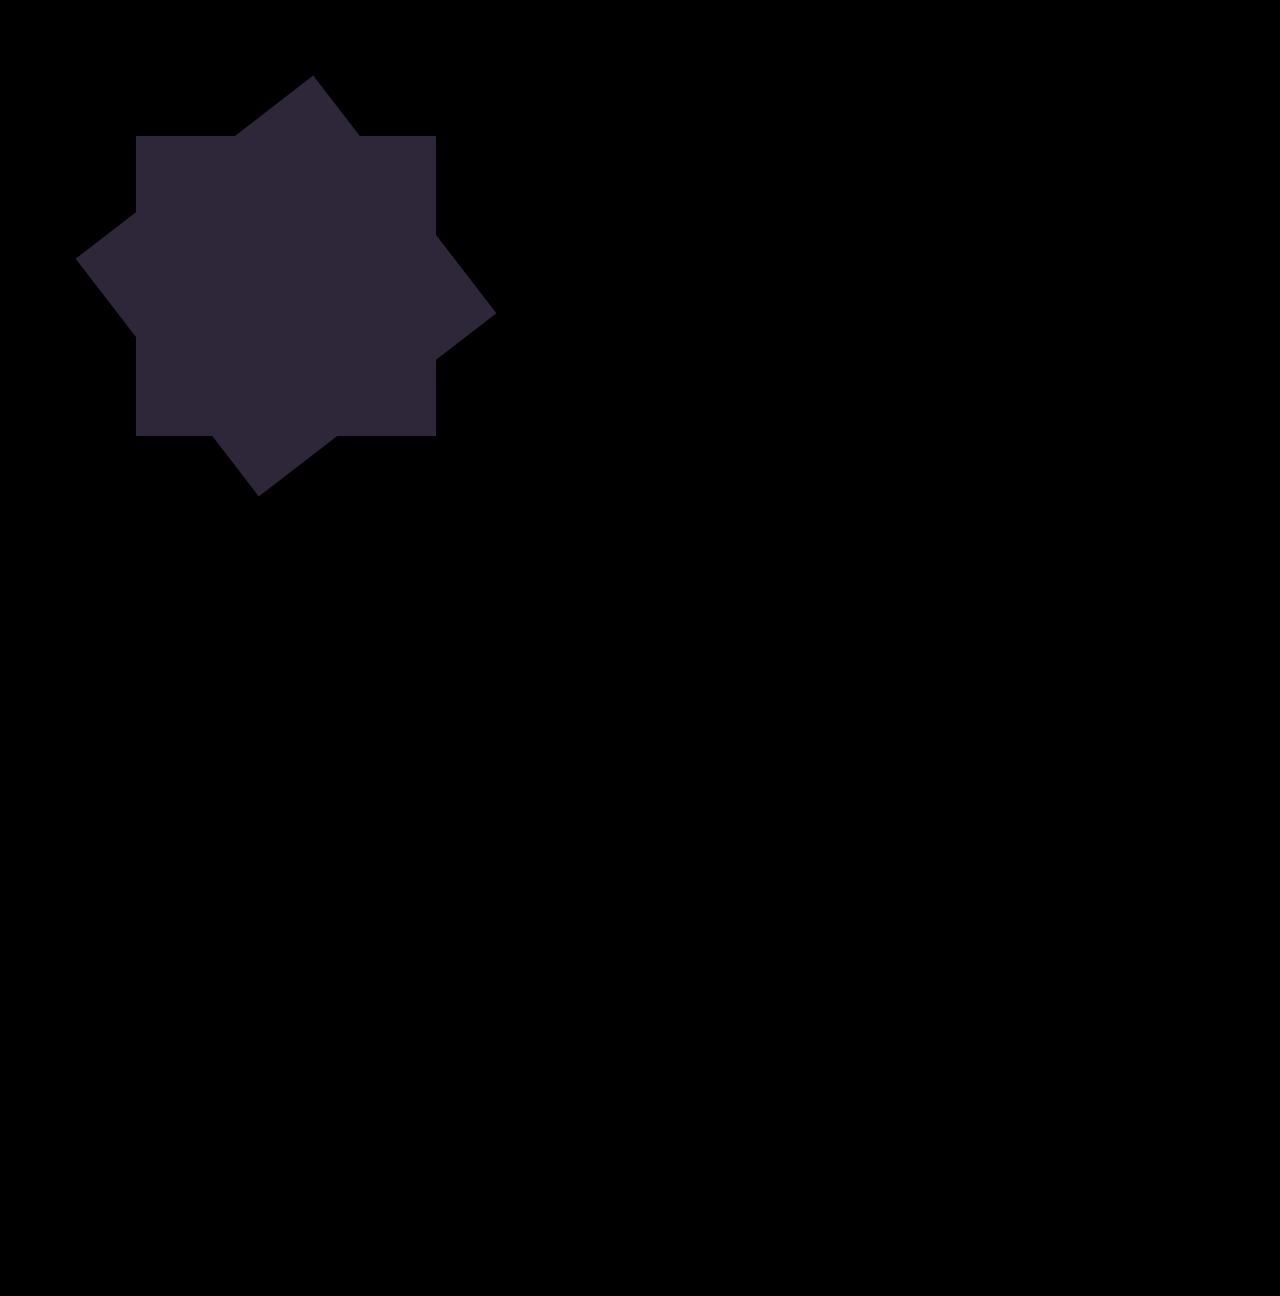
==== planets/index.html @ e7451b83 "planet page" ====
<!DOCTYPE html>
<html lang="en">
<head>
    <meta charset="UTF-8">
    <meta http-equiv="X-UA-Compatible" content="IE=edge">
    <meta name="viewport" content="width=device-width, initial-scale=1.0">
    <link rel="stylesheet" href="style.css">
    <title>Planets</title>
</head>
<body>
    <div id ="parallaxContainer"  class="parallax-container">
    <div class="parallax-item">
        <div class="planet"></div>
    </div>
    </div>
    <script src="app.js"></script>
    
</body>
</html>
---- planets/style.css ----
body {
    background-color: black;
}
.parallax-container{
    width: 100vw;
    height: 100vw;
    position: relative;
}
.parallax-item{ 
    position: absolute;
    top: 10%;
    left:10%;
    width: 300px;
    height: 300px;
    

}
.planet {
    width: 100%;
    height: 100%;
    background:url(/Users/chivenice/Desktop/Personal/dumb-art/planet1.png) no-repeat center center;
    background-size: contain;
    background-color: rgb(46, 39, 58);
}
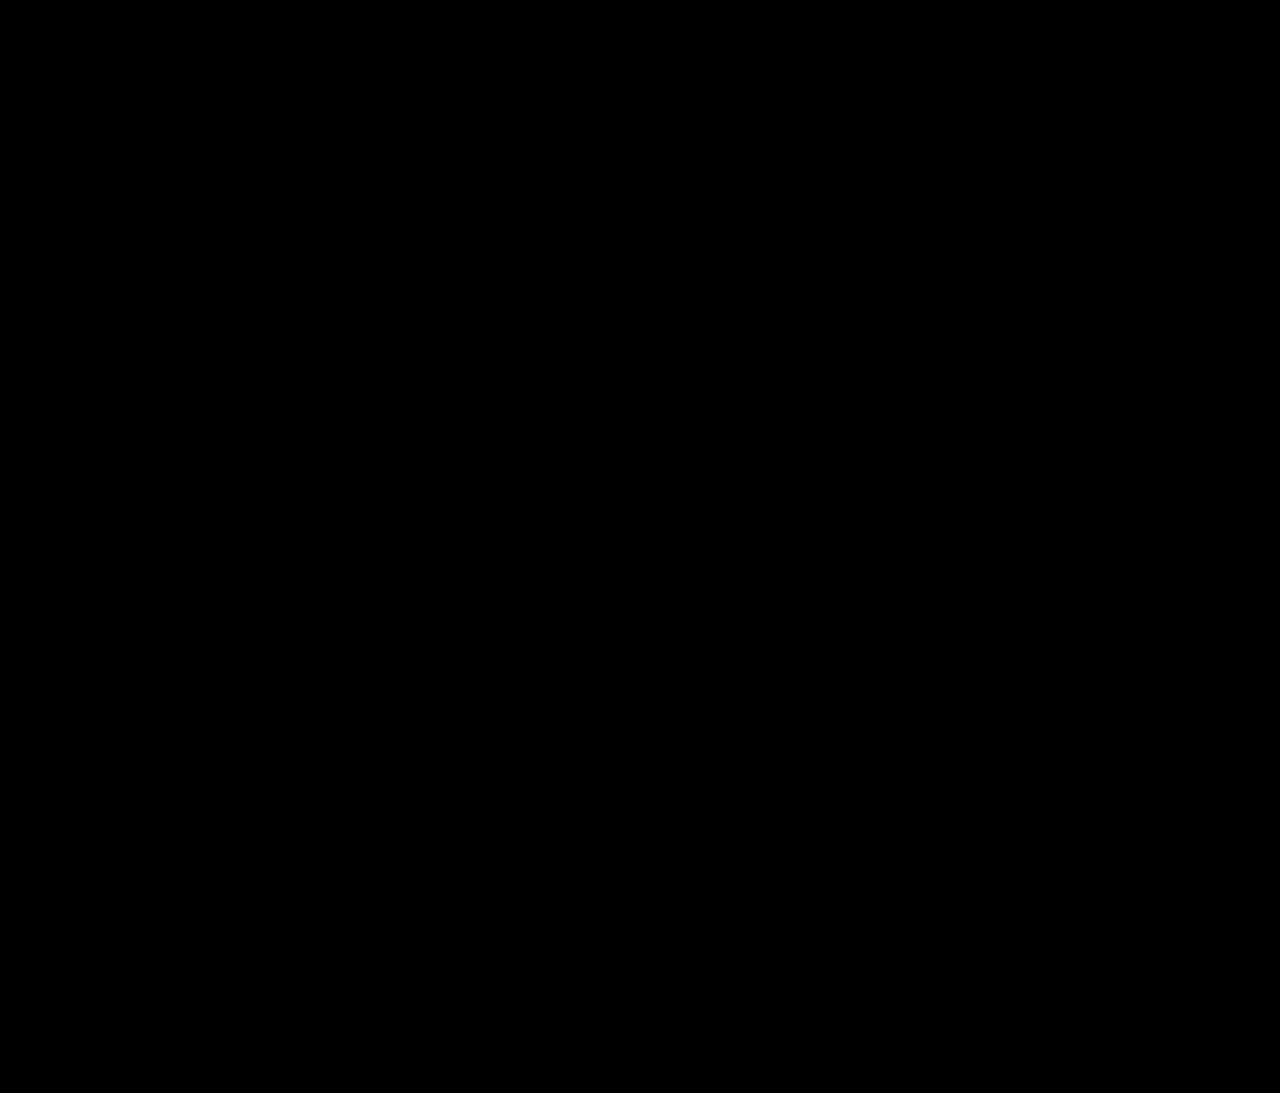
==== commit 38db1613: "add id" ====
--- a/planets/index.html
+++ b/planets/index.html
@@ -1,19 +1,19 @@
 <!DOCTYPE html>
 <html lang="en">
-<head>
-    <meta charset="UTF-8">
-    <meta http-equiv="X-UA-Compatible" content="IE=edge">
-    <meta name="viewport" content="width=device-width, initial-scale=1.0">
-    <link rel="stylesheet" href="style.css">
+  <head>
+    <meta charset="UTF-8" />
+    <meta http-equiv="X-UA-Compatible" content="IE=edge" />
+    <meta name="viewport" content="width=device-width, initial-scale=1.0" />
+    <link rel="stylesheet" href="style.css" />
     <title>Planets</title>
-</head>
-<body>
-    <div id ="parallaxContainer"  class="parallax-container">
-    <div class="parallax-item">
+  </head>
+  <body>
+    <div id="parallaxContainer" class="parallax-container">
+      <div class="parallax-item">
         <div class="planet"></div>
+      </div>
     </div>
-    </div>
+
     <script src="app.js"></script>
-    
-</body>
-</html>+  </body>
+</html>
--- a/planets/style.css
+++ b/planets/style.css
@@ -1,24 +1,30 @@
 body {
-    background-color: black;
+  background-color: black;
+  margin: 0;
 }
-.parallax-container{
-    width: 100vw;
-    height: 100vw;
-    position: relative;
+.parallax-container {
+  min-height: 100vh;
+  position: relative;
 }
-.parallax-item{ 
-    position: absolute;
-    top: 10%;
-    left:10%;
-    width: 300px;
-    height: 300px;
-    
-
+.parallax-item {
+  position: absolute;
+  top: 50%;
+  left: 50%;
+  width: 300px;
+  height: 300px;
+  margin-left: -150px;
+  margin-right: -150px;
+  display: flex;
+  justify-content: center;
+  align-items: center;
+}
+.parallax-container.alt {
+  background-color: darkorchid;
 }
 .planet {
-    width: 100%;
-    height: 100%;
-    background:url(/Users/chivenice/Desktop/Personal/dumb-art/planet1.png) no-repeat center center;
-    background-size: contain;
-    background-color: rgb(46, 39, 58);
-}+  width: 50%;
+  height: 50%;
+  /* background: url(/Users/chivenice/Desktop/Personal/dumb-art/planet1.png)
+    no-repeat center center; */
+  background-size: contain;
+}
